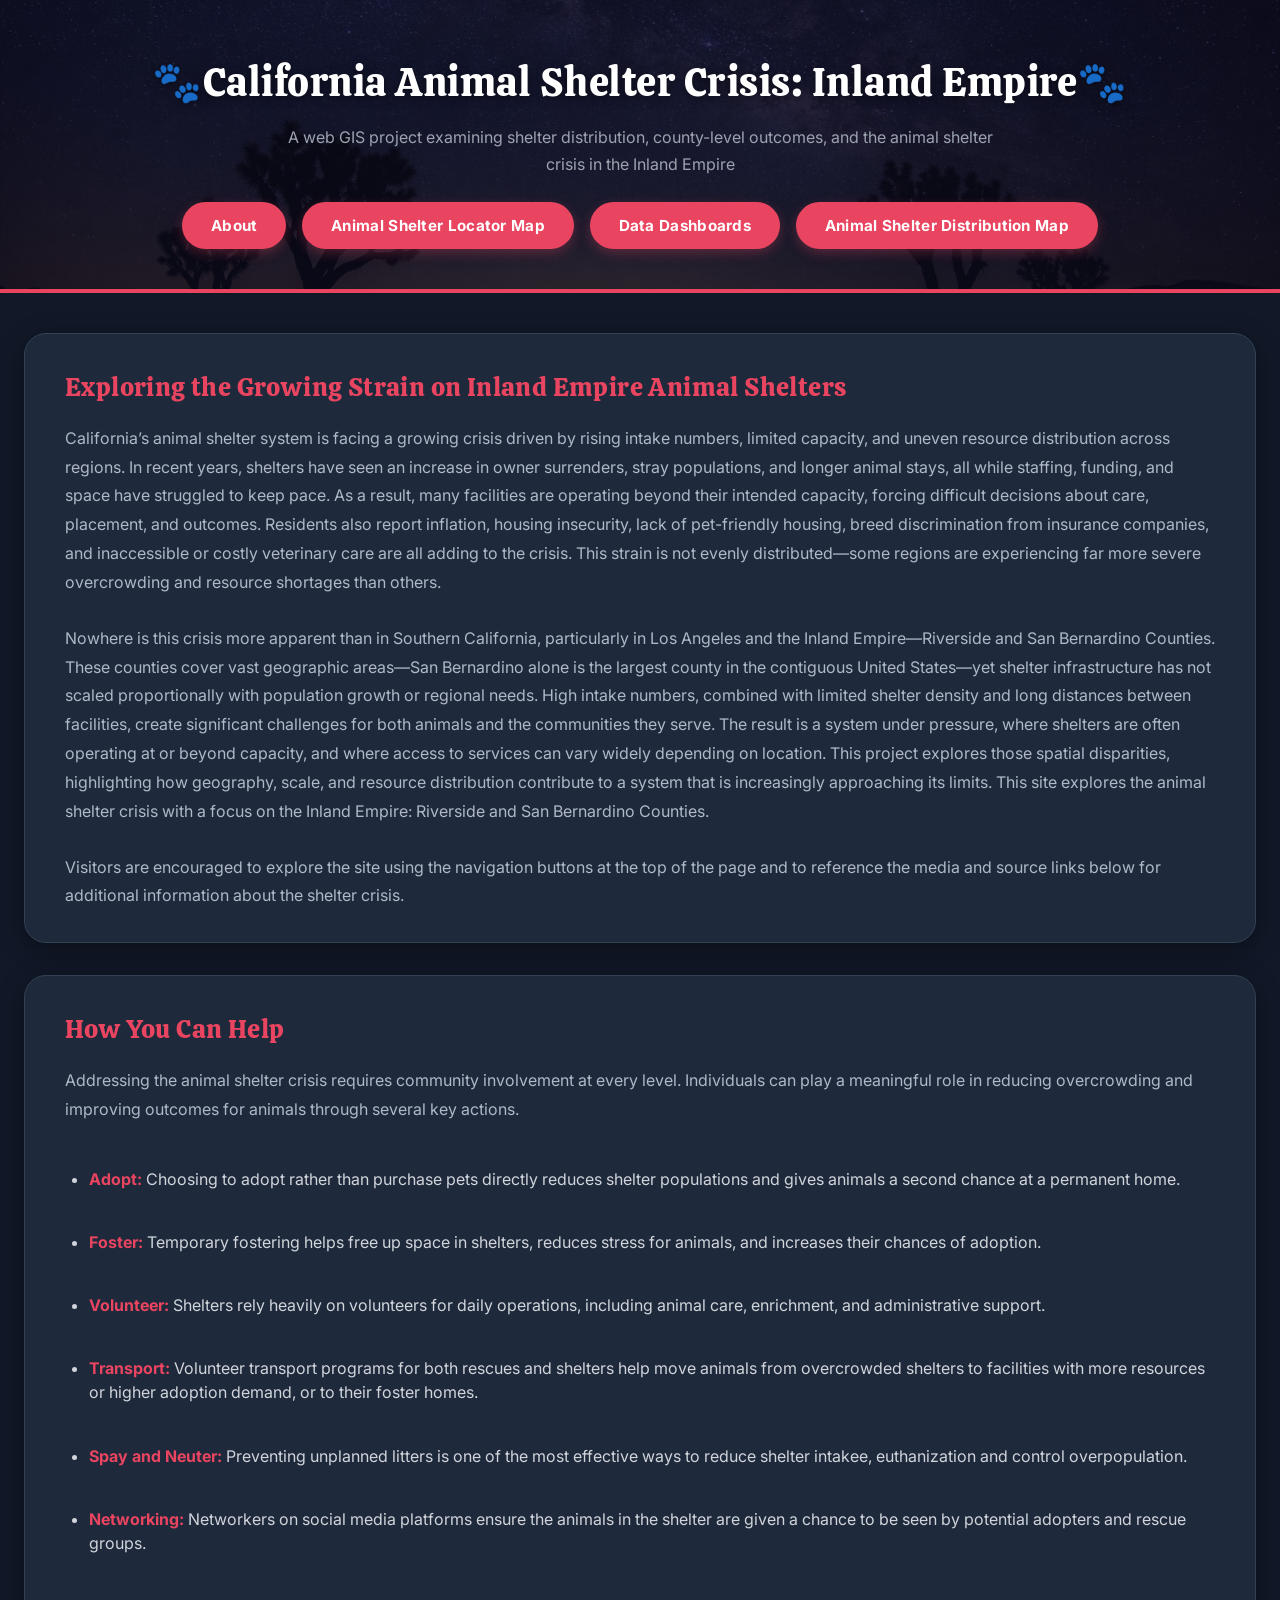
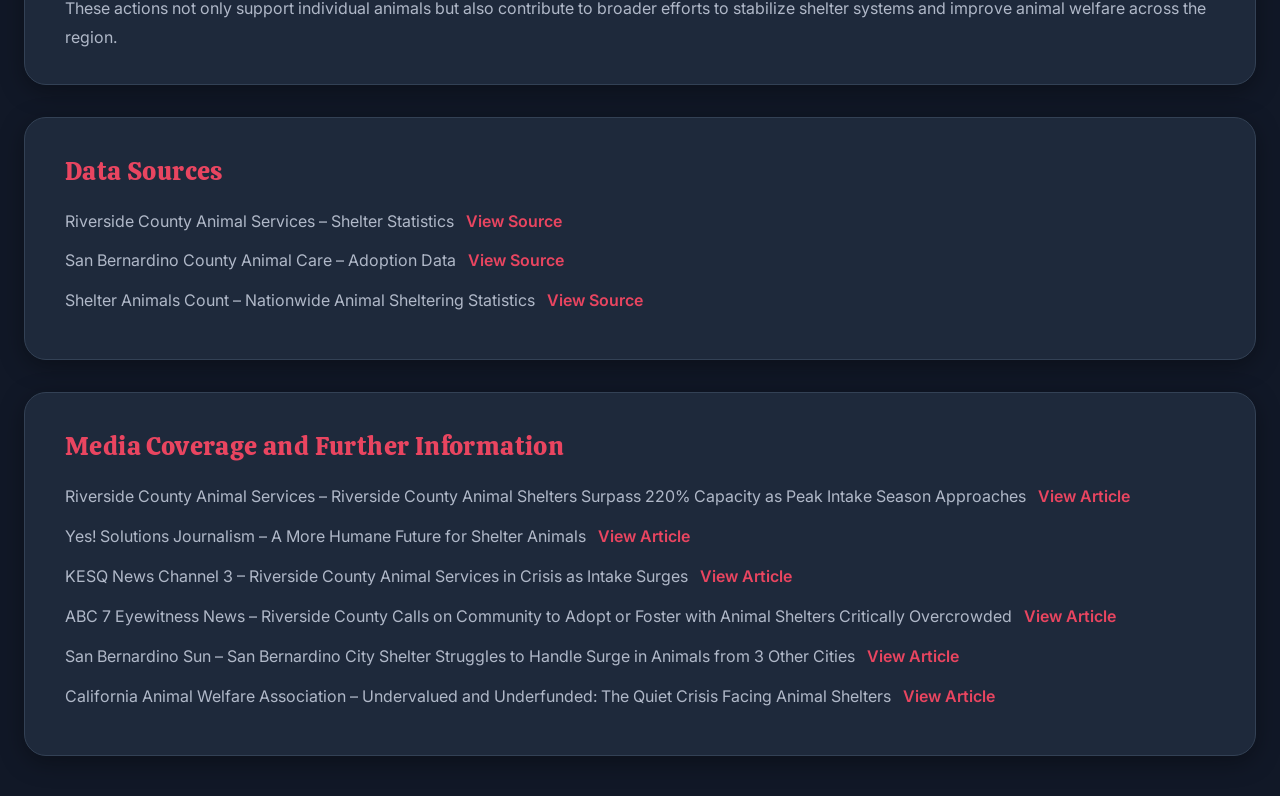
==== index.html @ 99876b2c "Update index.html" ====
<!DOCTYPE html>
<html lang="en">
<head>
  <meta charset="UTF-8" />
  <meta name="viewport" content="width=device-width, initial-scale=1.0" />
  <title>California Animal Shelter Crisis: Inland Empire</title>
  <link rel="stylesheet" href="./style.css" />
</head>

<body>

  <header class="site-header">
    <h1>🐾California Animal Shelter Crisis: Inland Empire🐾</h1>
    <p class="subtitle">
      A web GIS project examining shelter distribution, county-level outcomes,
      and the animal shelter crisis in the Inland Empire
    </p>

    <nav class="nav">
      <a href="index.html">About</a>
      <a href="map1.html">Animal Shelter Locator Map</a>
      <a href="dashboard.html">Data Dashboards</a>
      <a href="leaflet-map.html">Animal Shelter Distribution Map</a>
    </nav>
  </header>

  <main class="container">
    <section class="card dashboard-full">
      <h2>Exploring the Growing Strain on Inland Empire Animal Shelters</h2>
      <p>
        California’s animal shelter system is facing a growing crisis driven by rising intake numbers, limited capacity,
        and uneven resource distribution across regions. In recent years, shelters have seen an increase in owner surrenders,
        stray populations, and longer animal stays, all while staffing, funding, and space have struggled to keep pace.
        As a result, many facilities are operating beyond their intended capacity, forcing difficult decisions about care,
        placement, and outcomes. Residents also report inflation, housing insecurity, lack of pet-friendly housing, 
        breed discrimination from insurance companies, and inaccessible or costly veterinary care are all adding to the crisis. 
        This strain is not evenly distributed—some regions are experiencing far more severe overcrowding and resource shortages than others.
      </p>
      <br>
      <p>
        Nowhere is this crisis more apparent than in Southern California, particularly in Los Angeles and the Inland Empire—Riverside and San Bernardino Counties.
        These counties cover vast geographic areas—San Bernardino alone is the largest county in the contiguous United States—yet shelter infrastructure has not scaled
        proportionally with population growth or regional needs. High intake numbers, combined with limited shelter density and long distances between facilities,
        create significant challenges for both animals and the communities they serve. The result is a system under pressure, where shelters are often operating
        at or beyond capacity, and where access to services can vary widely depending on location. This project explores those spatial disparities,
        highlighting how geography, scale, and resource distribution contribute to a system that is increasingly approaching its limits.
        This site explores the animal shelter crisis with a focus on the Inland Empire: Riverside and San Bernardino Counties.
      </p>
      <br>
      <p>
        Visitors are encouraged to explore the site using the navigation buttons at the top of the page and to reference the media and source links below
        for additional information about the shelter crisis.
      </p>
    </section>

    <section class="card">
  <h2>How You Can Help</h2>

  <p>
    Addressing the animal shelter crisis requires community involvement at every level. Individuals can play a meaningful role in reducing overcrowding and improving outcomes for animals through several key actions.
  </p>

  <ul class="help-list"> <br> 
    <li>
      <strong>Adopt:</strong> Choosing to adopt rather than purchase pets directly reduces shelter populations and gives animals a
      second chance at a permanent home.
    </li>
    <br>
    <li>
      <strong>Foster:</strong> Temporary fostering helps free up space in shelters, reduces stress for animals, and increases their chances of adoption.
    </li>
    <br>
    <li>
      <strong>Volunteer:</strong> Shelters rely heavily on volunteers for daily operations, including animal care, enrichment, and administrative support.
    </li>
    <br>
    <li>
      <strong>Transport:</strong> Volunteer transport programs for both rescues and shelters help move animals from overcrowded shelters to
      facilities with more resources or higher adoption demand, or to their foster homes.
    </li>
    <br>
    <li>
      <strong>Spay and Neuter:</strong> Preventing unplanned litters is one of the most effective ways to reduce shelter intakee, euthanization and
      control overpopulation.
    </li>
    <br>
    <li>
      <strong>Networking:</strong> Networkers on social media platforms ensure the animals in the shelter are given a chance to be seen by potential adopters
      and rescue groups.
    </li>
  </ul>
  <br>
  <p>
    These actions not only support individual animals but also contribute to broader efforts to stabilize shelter systems and improve animal
    welfare across the region.
  </p>
</section>

    <section class="card">
      <h2>Data Sources</h2>
      <ul class="sources-list">
        <li>
          Riverside County Animal Services – Shelter Statistics
          <a href="https://rcdas.org/statistics#2392643287-482850326" target="_blank">View Source</a>
        </li>
        <li>
          San Bernardino County Animal Care – Adoption Data
          <a href="https://animalcare.sbcounty.gov/statistics/" target="_blank">View Source</a>
        </li>
        <li>
          Shelter Animals Count – Nationwide Animal Sheltering Statistics
          <a href="https://www.shelteranimalscount.org/" target="_blank">View Source</a>
        </li>
      </ul>
    </section>

    <section class="card">
      <h2>Media Coverage and Further Information</h2>
      <ul class="sources-list">
        <li>
          Riverside County Animal Services – Riverside County Animal Shelters Surpass 220% Capacity as Peak Intake Season Approaches
          <a href="https://rcdas.org/news/riverside-county-animal-shelters-surpass-220-capacity-peak-intake-season-approaches" target="_blank">View Article</a>
        </li>
        <li>
          Yes! Solutions Journalism – A More Humane Future for Shelter Animals
          <a href="https://www.yesmagazine.org/health-happiness/2024/12/16/california-animal-shelter-overcrowding#:~:text=California's%20animal%20shelters%20are%20experiencing%20a%20crisis:,coping%20well%20with%20life%20in%20the%20kennels" target="_blank">View Article</a>
        </li>
        <li>
          KESQ News Channel 3 – Riverside County Animal Services in Crisis as Intake Surges
          <a href="https://kesq.com/news/top-stories/2025/07/18/riverside-county-animal-services-in-crisis-as-intake-surges/" target="_blank">View Article</a>
        </li>
        <li>
          ABC 7 Eyewitness News – Riverside County Calls on Community to Adopt or Foster with Animal Shelters Critically Overcrowded
          <a href="https://abc7.com/post/riverside-county-calls-community-adopt-foster-animal-shelters-critically-overcrowded/16602821/" target="_blank">View Article</a>
        </li>
        <li>
          San Bernardino Sun – San Bernardino City Shelter Struggles to Handle Surge in Animals from 3 Other Cities
          <a href="https://www.sbsun.com/2024/09/29/san-bernardino-city-shelter-struggles-to-handle-surge-in-animals-from-3-other-cities/" target="_blank">View Article</a>
        </li>
        <li>
          California Animal Welfare Association – Undervalued and Underfunded: The Quiet Crisis Facing Animal Shelters
          <a href="https://www.calanimals.org/post/undervalued-and-underfunded-the-quiet-crisis-facing-animal-shelters#:~:text=Animal%20shelters%20face%20many%20challenges%2C%20including:%20*,too%20many%20animals%20and%20not%20enough%20support./" target="_blank">View Article</a>
        </li>
      </ul>
    </section>
  </main>

</body>
</html>
---- style.css ----
@import url('https://fonts.googleapis.com/css2?family=Calistoga&family=Inter:wght@400;500;700&display=swap');

*, *::before, *::after {
  margin: 0;
  padding: 0;
  box-sizing: border-box;
}

body {
  font-family: 'Inter', sans-serif;
  background-color: #111827;
  color: #d1d5db;
  line-height: 1.7;
}

a {
  color: #e94560;
  text-decoration: none;
  transition: color 0.2s;
}

a:hover {
  color: #ff6b81;
}

.site-header {
  background:
    linear-gradient(rgba(10, 10, 25, 0.75), rgba(10, 10, 25, 0.85)),
    url('desert.jpeg');
  background-size: cover;
  background-position: center;
  background-repeat: no-repeat;

  padding: 3rem 2rem 2.5rem;
  text-align: center;
  border-bottom: 4px solid #e94560;
}

.site-header h1 {
  font-family: 'Calistoga', serif;
  font-size: 2.5rem;
  font-weight: 400;
  color: #ffffff;
  margin-bottom: 0.5rem;
  letter-spacing: 0.5px;
  text-shadow: 0 2px 10px rgba(0,0,0,0.5);
}

.site-header .subtitle {
  color: #9ca3af;
  font-size: 1rem;
  max-width: 720px;
  margin: 0 auto 1.5rem;
  font-weight: 400;
}

.nav {
  display: flex;
  justify-content: center;
  gap: 1rem;
  margin-top: 1rem;
}

.nav a {
  display: inline-block;
  background-color: #e94560;
  color: #ffffff;
  padding: 0.65rem 1.8rem;
  border-radius: 50px;
  font-weight: 700;
  font-size: 0.95rem;
  letter-spacing: 0.3px;
  transition: background-color 0.2s, transform 0.2s, box-shadow 0.2s;
  box-shadow: 0 4px 12px rgba(233, 69, 96, 0.3);
}

.nav a:hover {
  background-color: #c81e45;
  color: #ffffff;
  transform: translateY(-2px);
  box-shadow: 0 6px 18px rgba(233, 69, 96, 0.4);
}

.container {
  max-width: 1400px; 
  margin: 2.5rem auto;
  padding: 0 1.5rem;
}

.card {
  background: #1e293b;
  border: 1px solid #334155;
  border-radius: 22px;
  padding: 2rem 2.5rem;
  margin-bottom: 2rem;
  box-shadow: 0 6px 24px rgba(0, 0, 0, 0.35);
  transition: transform 0.2s ease, box-shadow 0.2s ease;
}

.dashboard-card {
  max-width: 1600px;  
  margin-left: auto;
  margin-right: auto;
  border-radius: 22px; 
}

.card h2 {
  font-family: 'Calistoga', serif;
  color: #e94560;
  font-size: 1.6rem;
  font-weight: 400;
  margin-bottom: 0.9rem;
  letter-spacing: 0.4px;
}

.card p {
  color: #b0b8c8;
  font-size: 1rem;
  line-height: 1.8;
}

.map-wrap {
  width: 100%;
  height: 85vh;
  margin-top: 1rem;
  border-radius: 18px;
  overflow: hidden;
  border: 1.5px solid #334155;
  box-shadow: 0 2px 12px rgba(0, 0, 0, 0.25);
}

.map-wrap arcgis-embedded-map {
  width: 100%;
  height: 100%;
  display: block;
}
.iframe-wrap {
  width: 100%;
  height: 100vh;
  margin-top: 1rem;
  border-radius: 18px;
  overflow: hidden;
  border: 1.5px solid #334155;
  box-shadow: 0 2px 12px rgba(0, 0, 0, 0.25);
}

.iframe-wrap iframe {
  width: 100%;
  height: 100%;
  border: none;
}

#map {
  height: 90vh;
  border-radius: 18px;
}

.paw-marker {
  width: 28px;
  height: 28px;
  background: #e94560;
  border-radius: 50%;
  border: 2px solid #ffffff;
  position: relative;
  transition: transform 0.2s ease, box-shadow 0.2s ease;
  box-shadow: 0 0 0 rgba(233, 69, 96, 0.35);
}

.paw-marker::before {
  content: "🐾";
  position: absolute;
  top: 50%;
  left: 50%;
  transform: translate(-50%, -54%);
  font-size: 14px;
  line-height: 1;
}

.paw-marker:hover {
  transform: scale(1.15);
  box-shadow: 0 0 14px rgba(233, 69, 96, 0.6);
}

.marker-cluster-small,
.marker-cluster-medium,
.marker-cluster-large {
  background: rgba(233, 69, 96, 0.2);
}

.marker-cluster-small div,
.marker-cluster-medium div,
.marker-cluster-large div {
  background: #e94560;
  color: white;
  font-weight: bold;
  border-radius: 50%;
}

.legend {
  background: rgba(17, 24, 39, 0.95);
  padding: 12px 14px;
  border-radius: 14px;
  border: 1px solid #334155;
  box-shadow: 0 4px 14px rgba(0, 0, 0, 0.35);
  color: #f3f4f6;
  font-family: 'Inter', sans-serif;
  line-height: 1.4;
  min-width: 170px;
}

.legend h4 {
  margin: 0 0 8px 0;
  font-size: 0.95rem;
  color: #e94560;
  font-family: 'Calistoga', serif;
  font-weight: 400;
}

.legend div {
  margin-bottom: 6px;
  display: flex;
  align-items: center;
  gap: 8px;
}

.legend-paw {
  font-size: 1rem;
}

.legend-cluster {
  display: inline-flex;
  align-items: center;
  justify-content: center;
  width: 24px;
  height: 24px;
  border-radius: 50%;
  background: #e94560;
  color: #ffffff;
  font-size: 0.85rem;
  font-weight: 700;
}

.legend-green {
  display: inline-flex;
  align-items: center;
  justify-content: center;
  width: 24px;
  height: 24px;
  border-radius: 50%;
  background: #22c55e;
  color: #ffffff;
  font-size: 0.85rem;
  font-weight: bold;
}

.legend-yellow {
  display: inline-flex;
  align-items: center;
  justify-content: center;
  width: 24px;
  height: 24px;
  border-radius: 50%;
  background: #eab308;
  color: #111827;
  font-size: 0.85rem;
  font-weight: bold;
}

.legend-note {
  margin-top: 6px;
  font-size: 0.8rem;
  color: #9ca3af;
  display: block;
}

.help-list {
  margin-top: 1rem;
  padding-left: 1.5rem;
}

.help-list li {
  margin-bottom: 0.75rem;
  line-height: 1.5;
}

.help-list strong {
  color: #e94560; 
}

.sources-list {
  list-style: none;
  padding-left: 0;
}

.sources-list li {
  margin-bottom: 0.8rem;
  color: #b0b8c8;
}

.sources-list a {
  margin-left: 8px;
  font-weight: 600;
  color: #e94560;
}

.sources-list a:hover {
  text-decoration: underline;
}

.stat-strip {
  display: flex;
  justify-content: center;
  gap: 3rem;
  padding: 2rem;
  background: #0f3460;
  border-top: 3px solid #e94560;
  border-bottom: 3px solid #e94560;
  border-radius: 16px;
  margin-bottom: 2rem;
  box-shadow: 0 4px 20px rgba(0, 0, 0, 0.3);
}

.stat {
  text-align: center;
}

.stat-number {
  font-size: 2.5rem;
  font-weight: 900;
  color: #e94560;
  display: block;
}

.stat-label {
  color: #9ca3af;
  font-size: 0.8rem;
  text-transform: uppercase;
  letter-spacing: 1px;
}

footer {
  text-align: center;
  padding: 2rem;
  color: #6b7280;
  font-size: 0.85rem;
  border-top: 1px solid #1e293b;
  margin-top: 3rem;
}

@media (max-width: 768px) {
  .site-header h1 {
    font-size: 1.6rem;
  }

  .site-header .subtitle {
    font-size: 0.9rem;
  }

  .nav {
    flex-direction: column;
    align-items: center;
    gap: 0.5rem;
  }

  .stat-strip {
    flex-direction: column;
    gap: 1.5rem;
  }

  .card {
    padding: 1.25rem;
  }
}
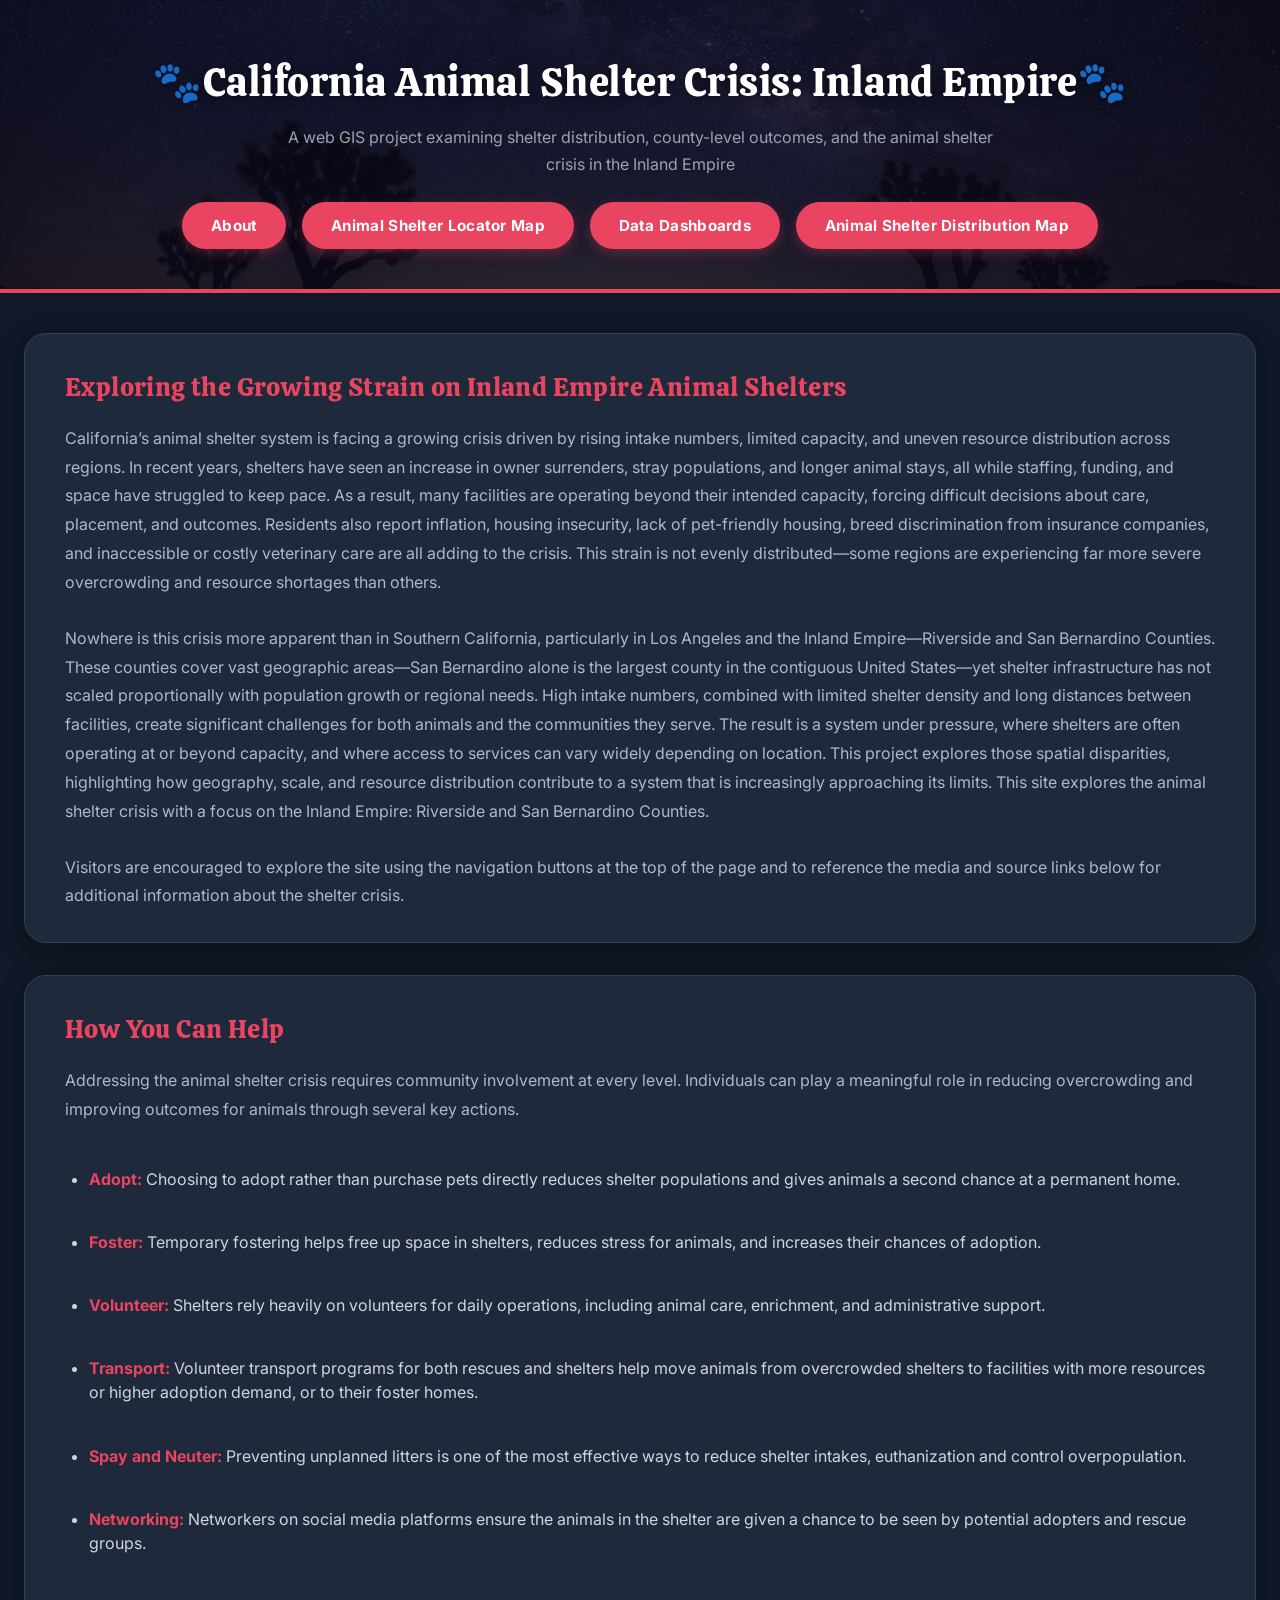
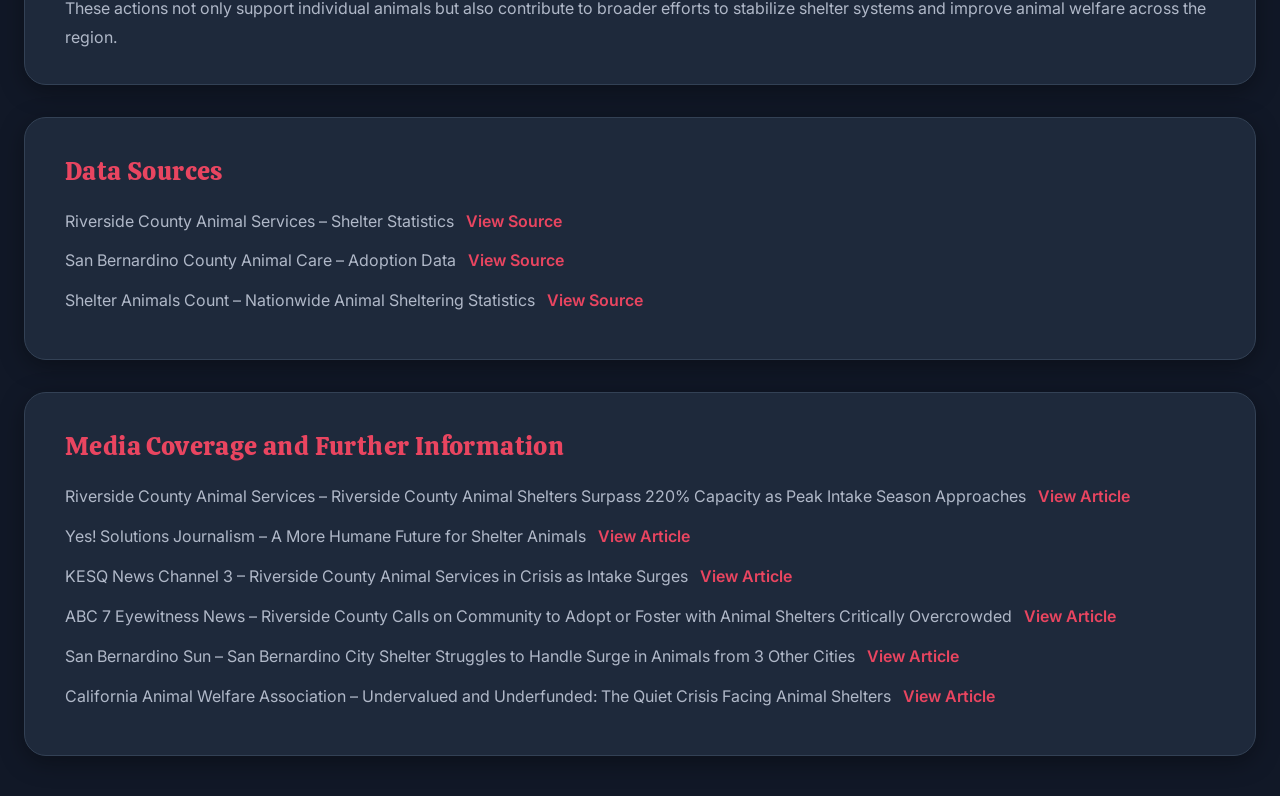
==== commit 6a17f361: "Update index.html" ====
--- a/index.html
+++ b/index.html
@@ -80,7 +80,7 @@
     </li>
     <br>
     <li>
-      <strong>Spay and Neuter:</strong> Preventing unplanned litters is one of the most effective ways to reduce shelter intakee, euthanization and
+      <strong>Spay and Neuter:</strong> Preventing unplanned litters is one of the most effective ways to reduce shelter intakes, euthanization and
       control overpopulation.
     </li>
     <br>
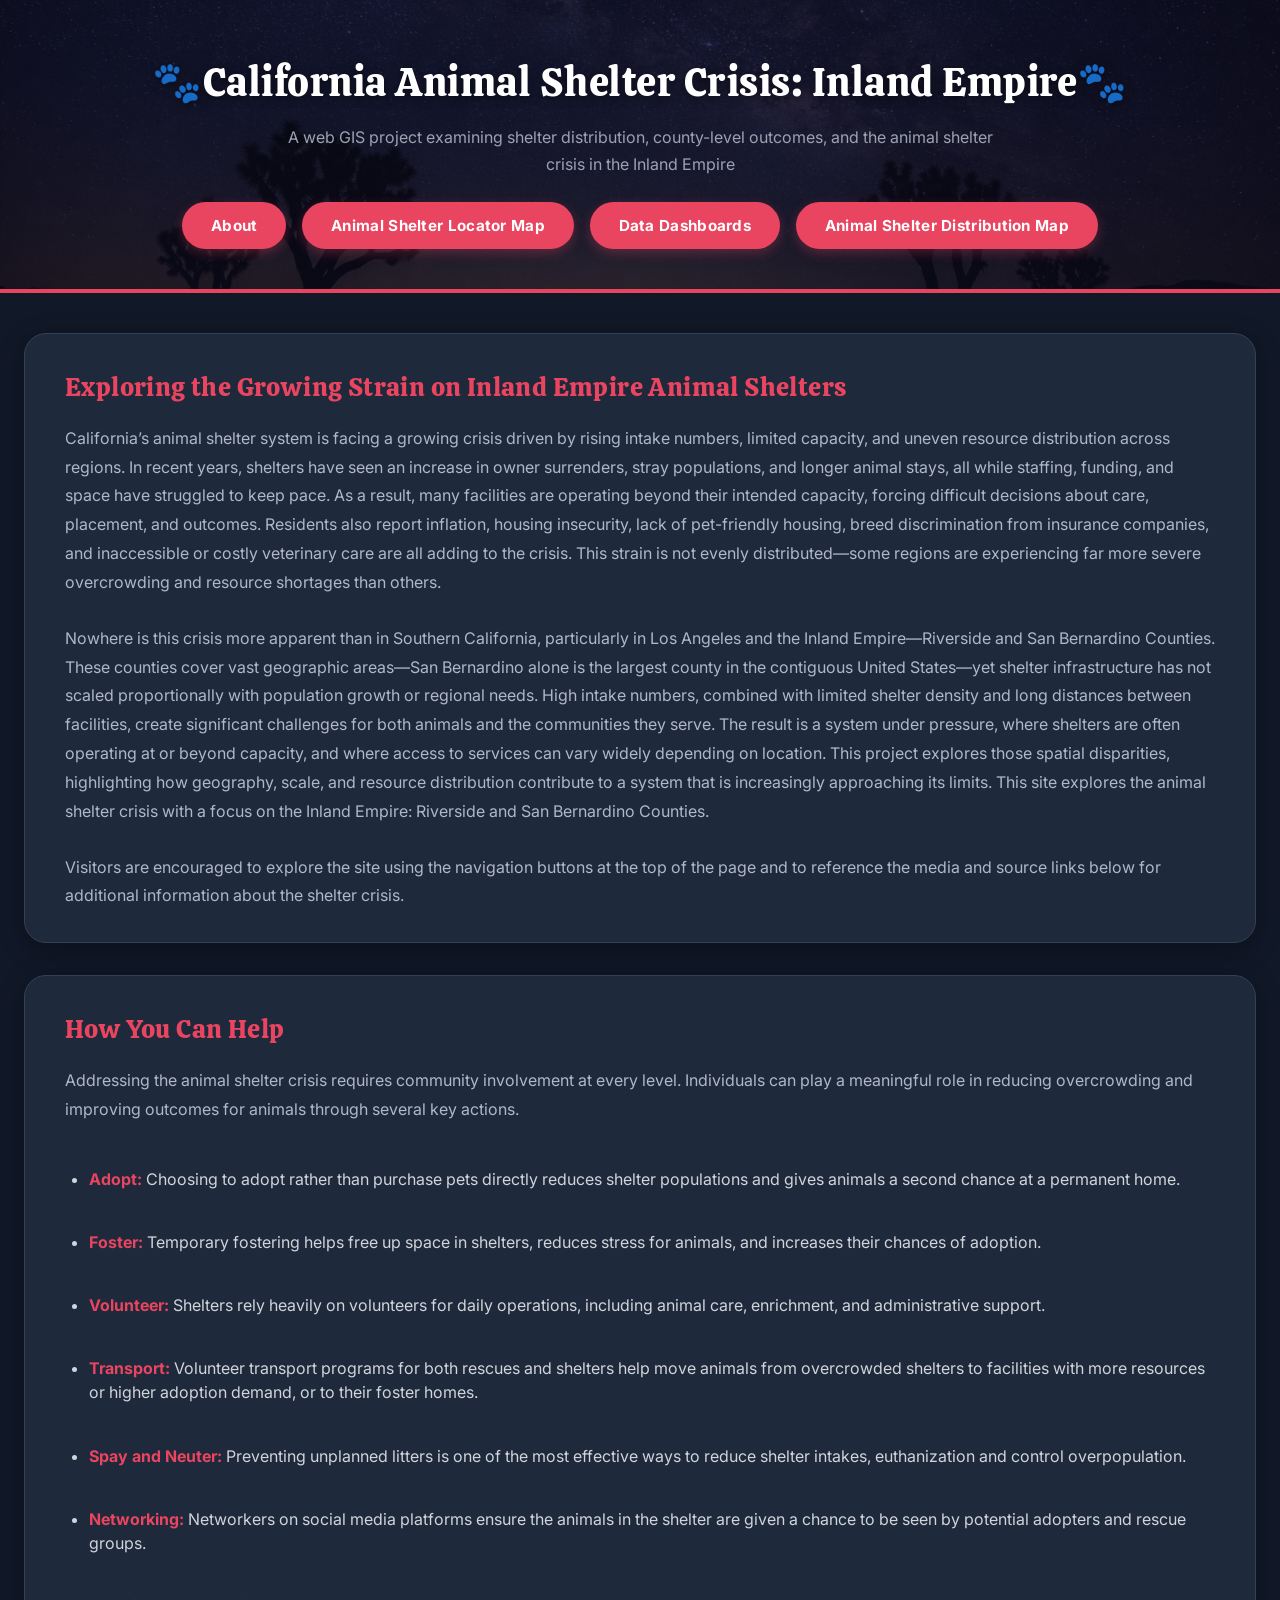
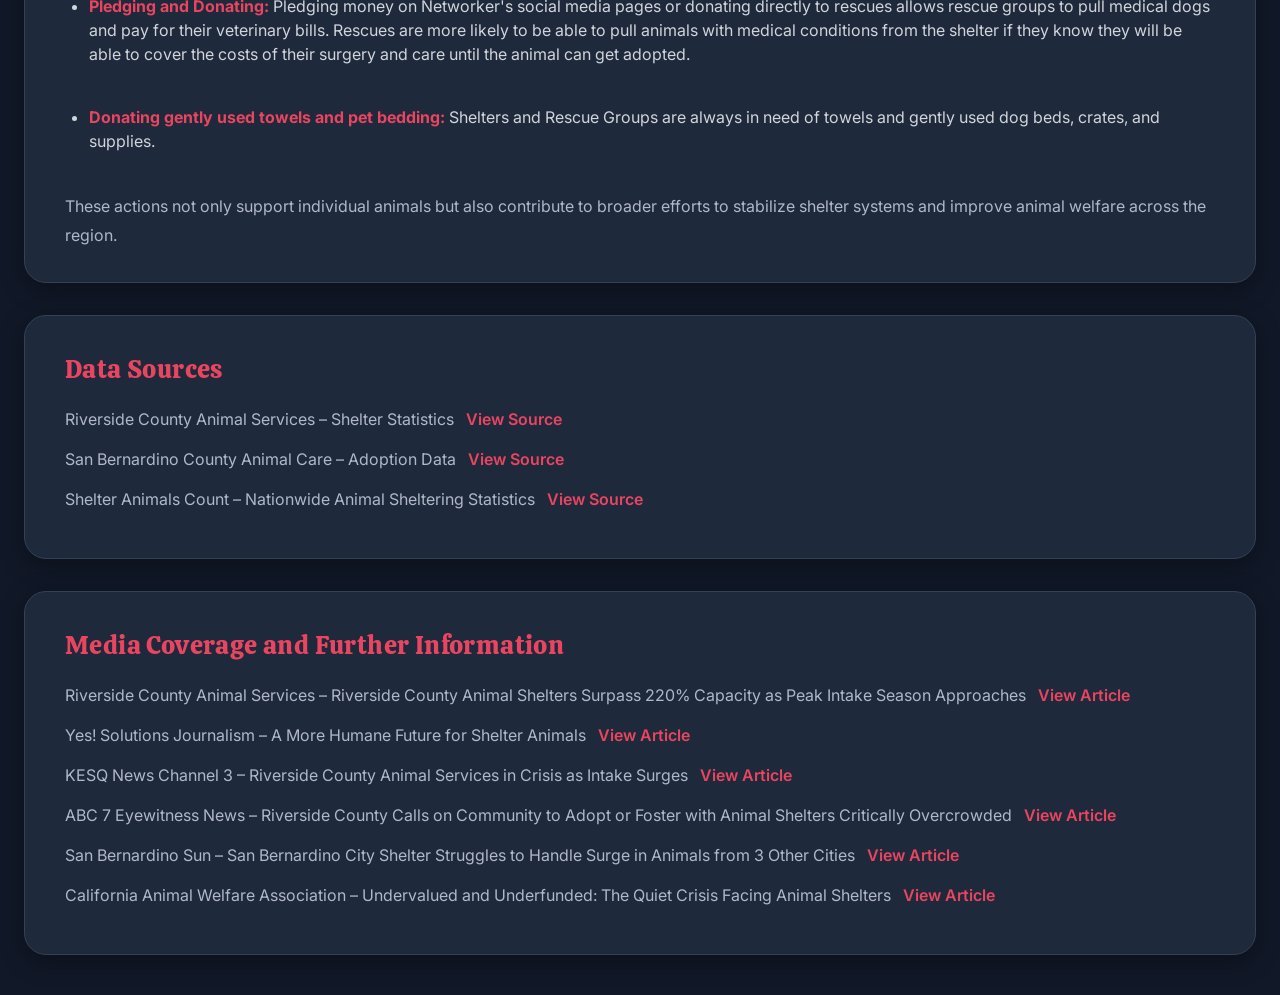
==== commit efc96d12: "Update index.html" ====
--- a/index.html
+++ b/index.html
@@ -88,6 +88,17 @@
       <strong>Networking:</strong> Networkers on social media platforms ensure the animals in the shelter are given a chance to be seen by potential adopters
       and rescue groups.
     </li>
+    <br>
+    <li>
+      <strong>Pledging and Donating:</strong> Pledging money on Networker's social media pages or donating directly to rescues allows rescue groups to pull
+      medical dogs and pay for their veterinary bills. Rescues are more likely to be able to pull animals with medical conditions from the shelter if they 
+      know they will be able to cover the costs of their surgery and care until the animal can get adopted. 
+   </li>
+    <br>
+    <li>
+      <strong>Donating gently used towels and pet bedding:</strong> Shelters and Rescue Groups are always in need of towels and gently used dog beds, crates, 
+      and supplies. 
+    </li>
   </ul>
   <br>
   <p>
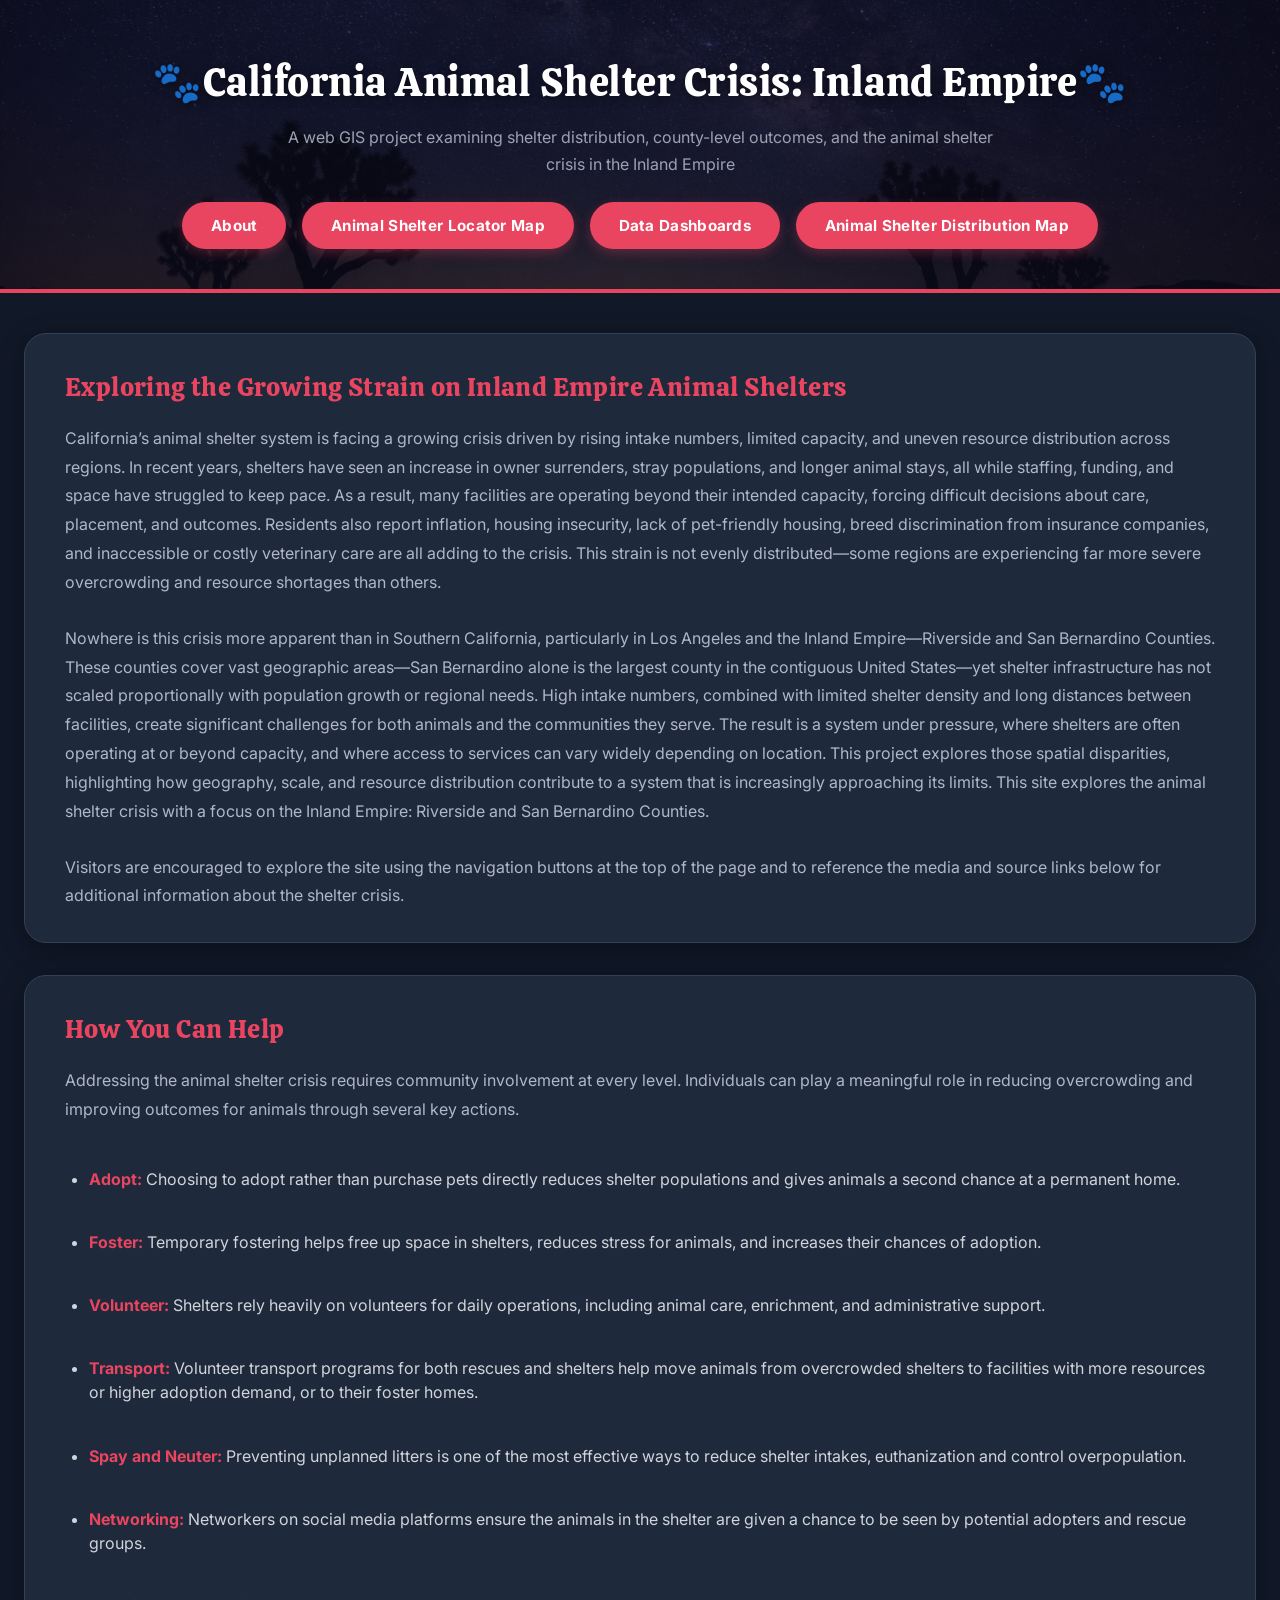
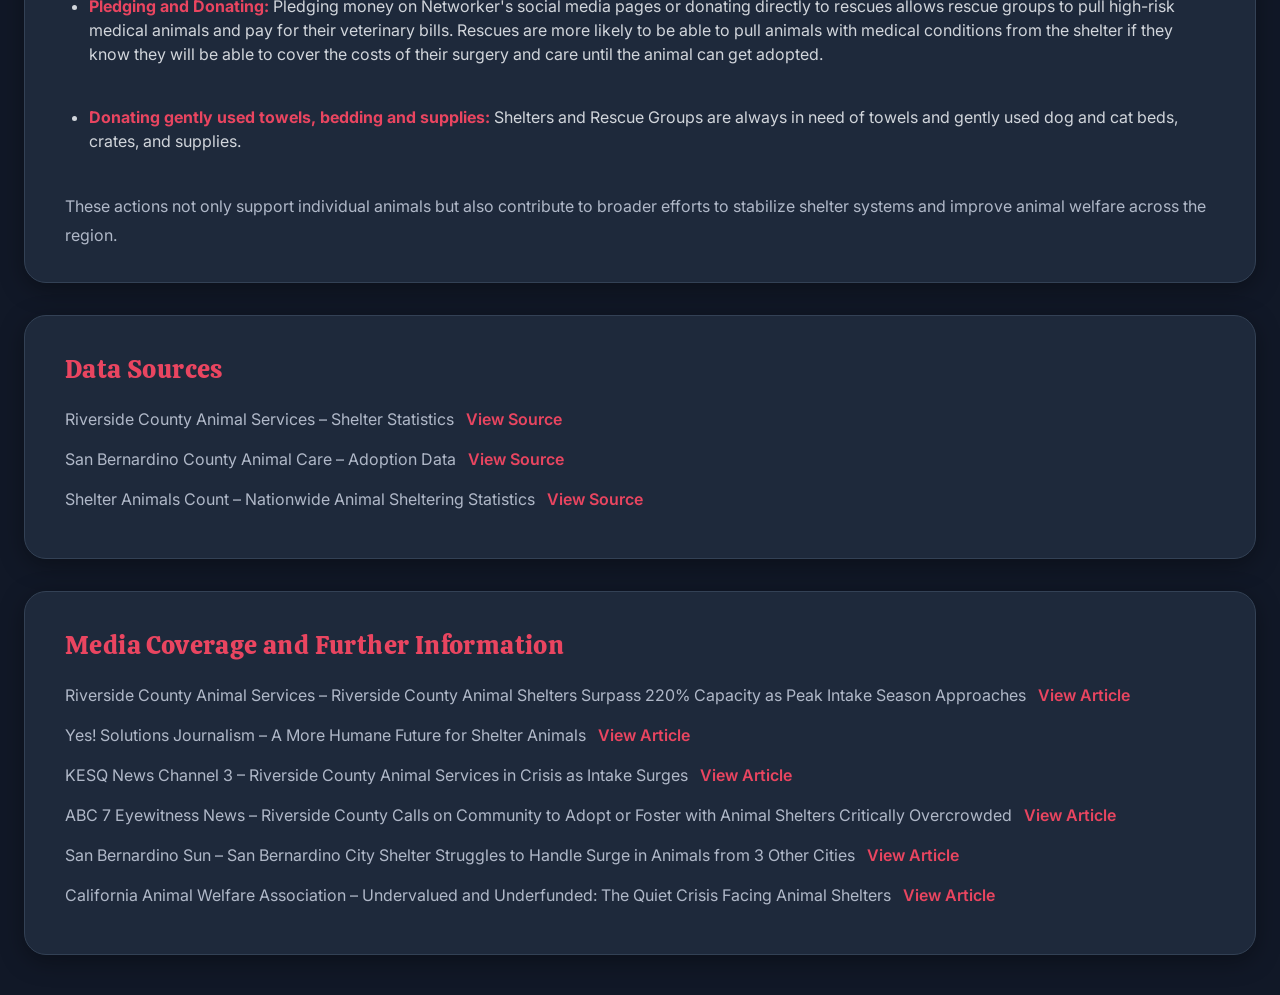
==== commit 1cb83edb: "Update index.html" ====
--- a/index.html
+++ b/index.html
@@ -91,12 +91,12 @@
     <br>
     <li>
       <strong>Pledging and Donating:</strong> Pledging money on Networker's social media pages or donating directly to rescues allows rescue groups to pull
-      medical dogs and pay for their veterinary bills. Rescues are more likely to be able to pull animals with medical conditions from the shelter if they 
+      high-risk medical animals and pay for their veterinary bills. Rescues are more likely to be able to pull animals with medical conditions from the shelter if they 
       know they will be able to cover the costs of their surgery and care until the animal can get adopted. 
    </li>
     <br>
     <li>
-      <strong>Donating gently used towels and pet bedding:</strong> Shelters and Rescue Groups are always in need of towels and gently used dog beds, crates, 
+      <strong>Donating gently used towels, bedding and supplies:</strong> Shelters and Rescue Groups are always in need of towels and gently used dog and cat beds, crates, 
       and supplies. 
     </li>
   </ul>
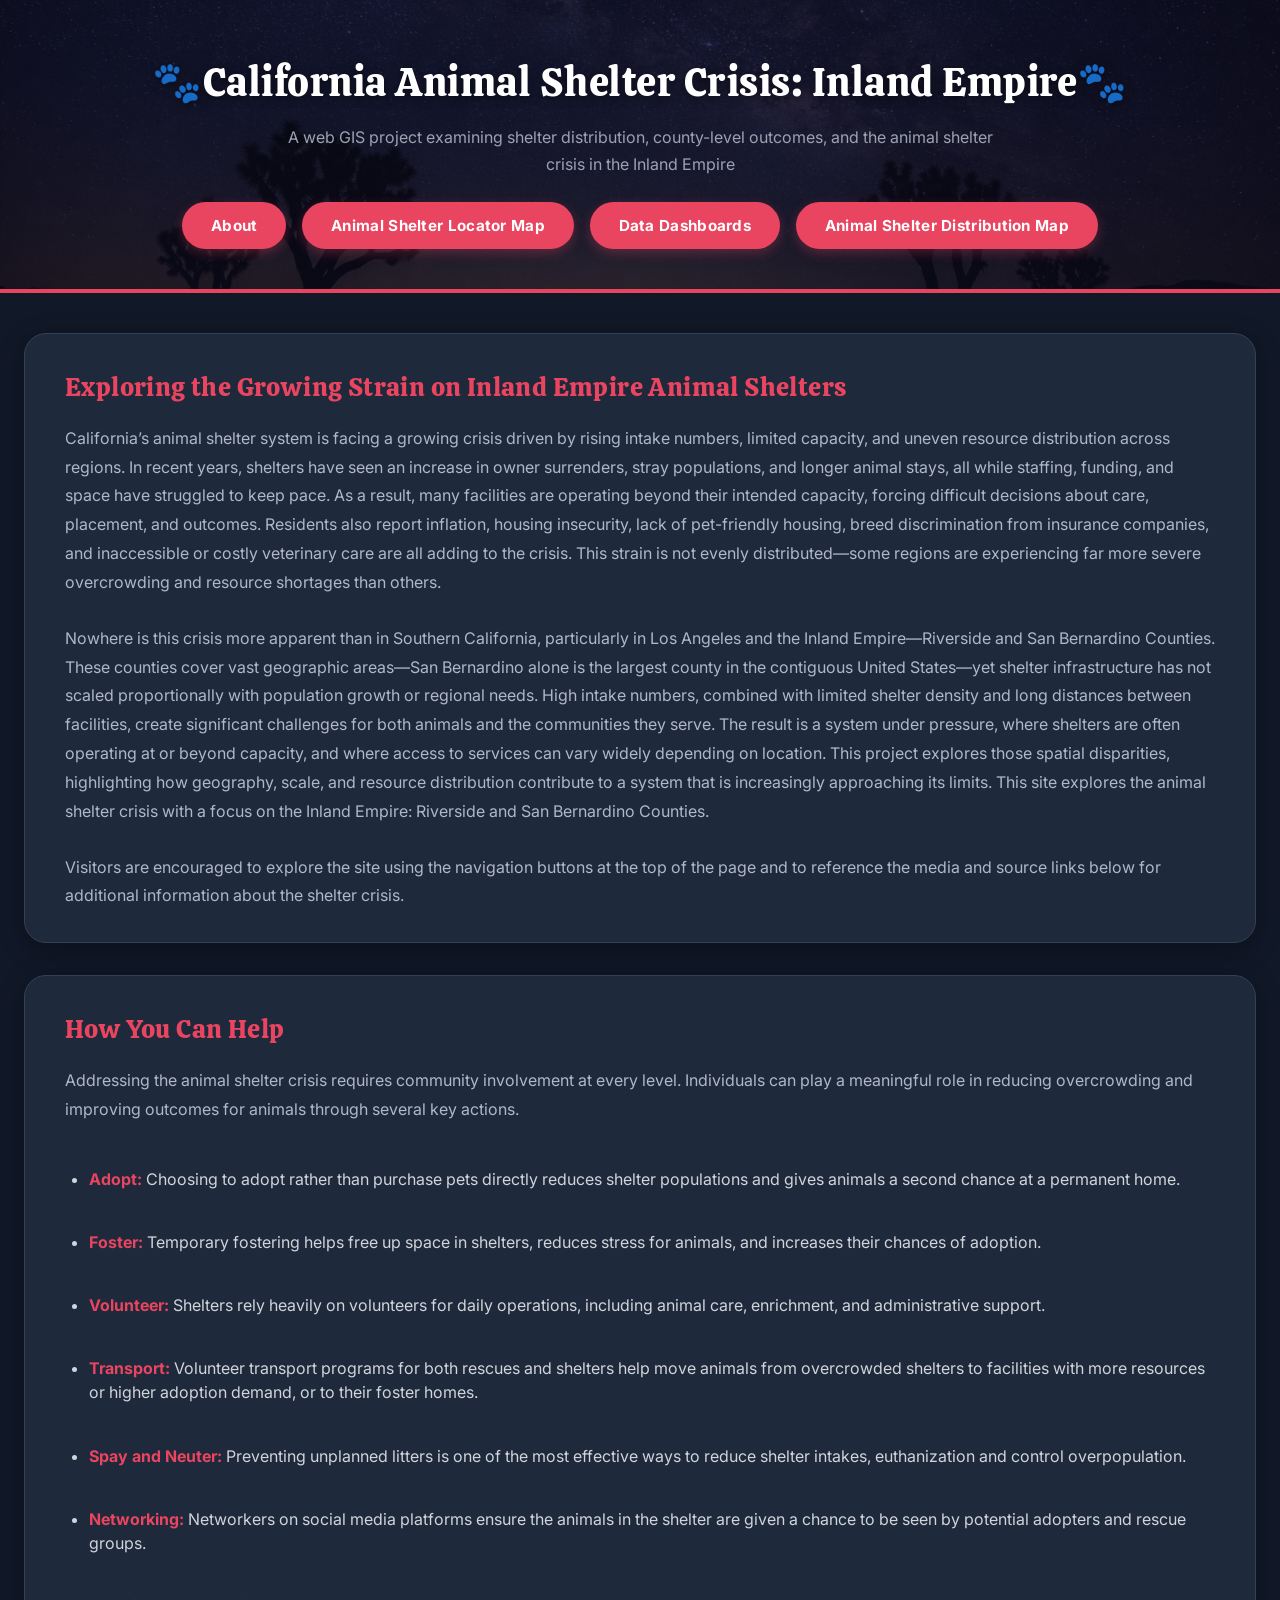
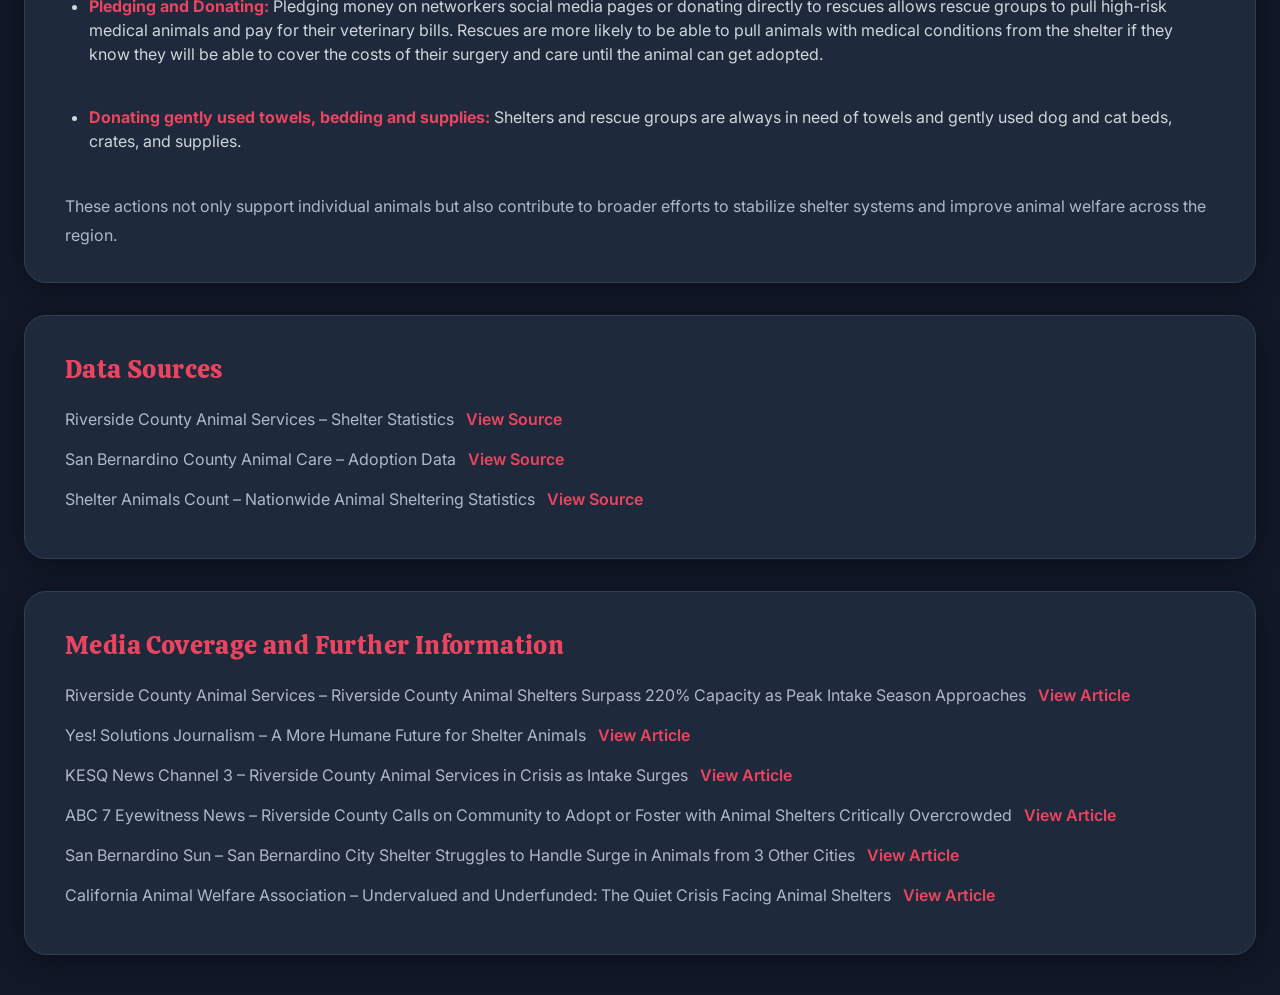
==== commit c476b136: "Update index.html" ====
--- a/index.html
+++ b/index.html
@@ -90,13 +90,13 @@
     </li>
     <br>
     <li>
-      <strong>Pledging and Donating:</strong> Pledging money on Networker's social media pages or donating directly to rescues allows rescue groups to pull
+      <strong>Pledging and Donating:</strong> Pledging money on networkers social media pages or donating directly to rescues allows rescue groups to pull
       high-risk medical animals and pay for their veterinary bills. Rescues are more likely to be able to pull animals with medical conditions from the shelter if they 
       know they will be able to cover the costs of their surgery and care until the animal can get adopted. 
    </li>
     <br>
     <li>
-      <strong>Donating gently used towels, bedding and supplies:</strong> Shelters and Rescue Groups are always in need of towels and gently used dog and cat beds, crates, 
+      <strong>Donating gently used towels, bedding and supplies:</strong> Shelters and rescue groups are always in need of towels and gently used dog and cat beds, crates, 
       and supplies. 
     </li>
   </ul>
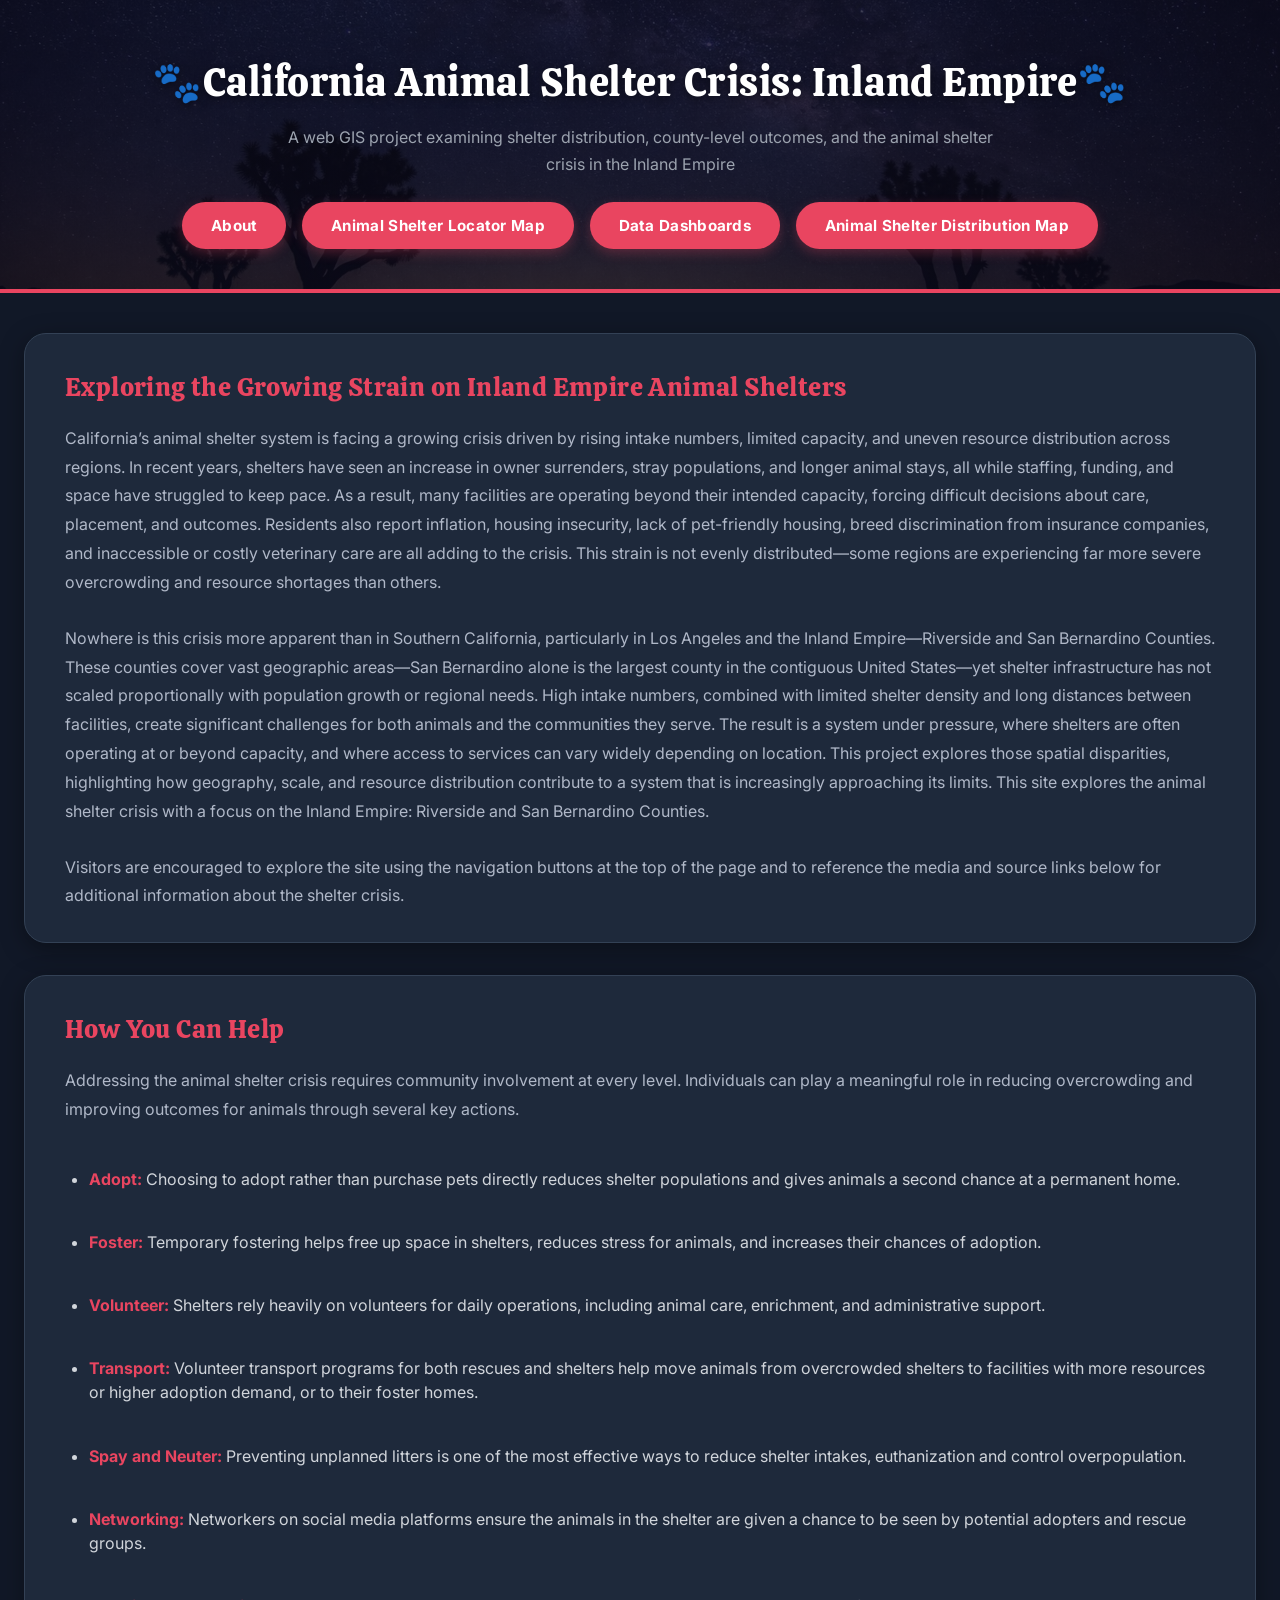
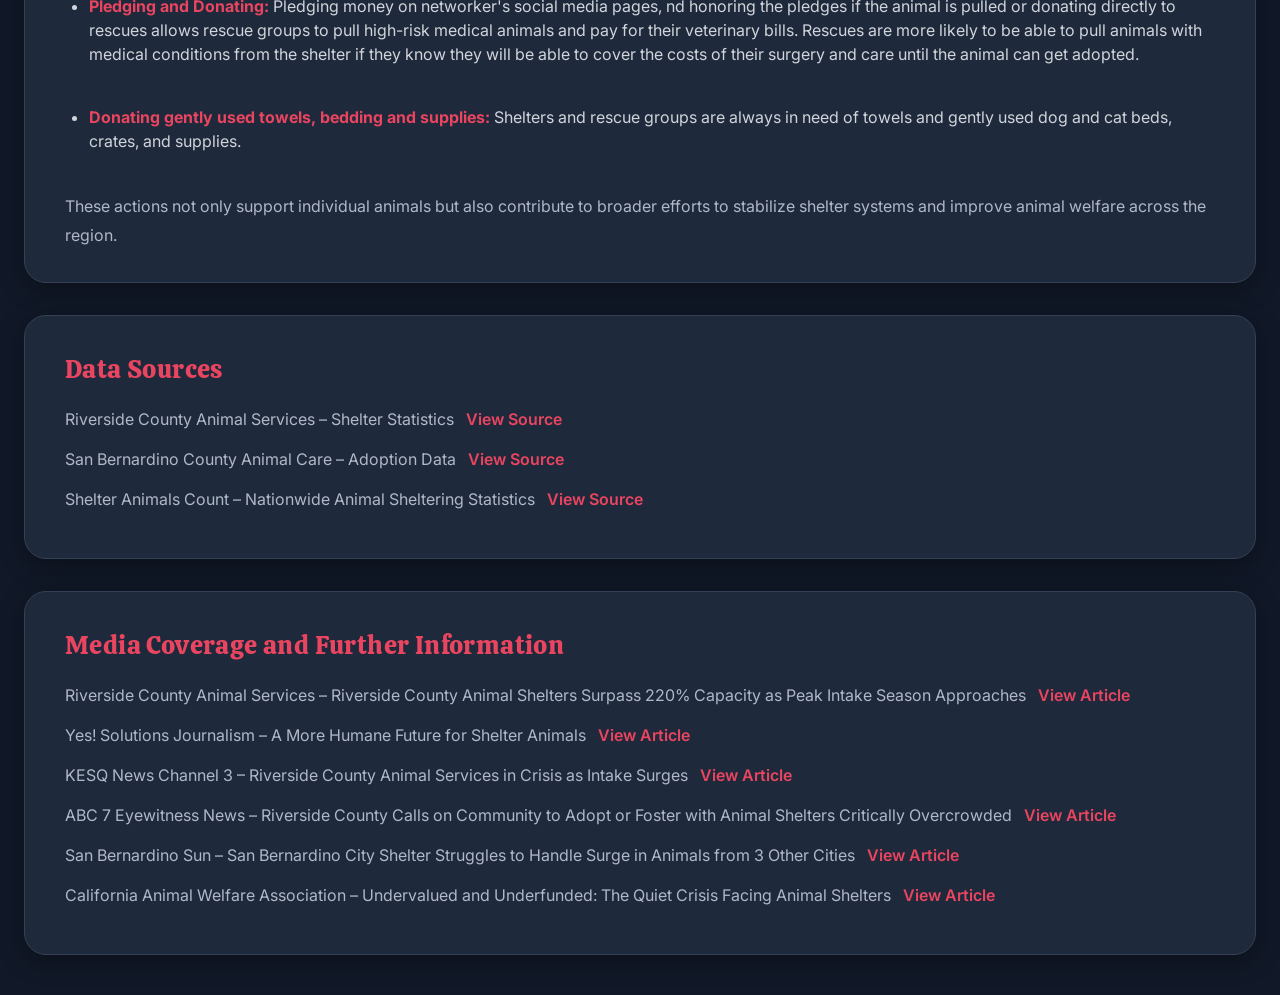
==== commit 549ab666: "Update index.html" ====
--- a/index.html
+++ b/index.html
@@ -90,7 +90,7 @@
     </li>
     <br>
     <li>
-      <strong>Pledging and Donating:</strong> Pledging money on networkers social media pages or donating directly to rescues allows rescue groups to pull
+      <strong>Pledging and Donating:</strong> Pledging money on networker's social media pages, nd honoring the pledges if the animal is pulled or donating directly to rescues allows rescue groups to pull
       high-risk medical animals and pay for their veterinary bills. Rescues are more likely to be able to pull animals with medical conditions from the shelter if they 
       know they will be able to cover the costs of their surgery and care until the animal can get adopted. 
    </li>
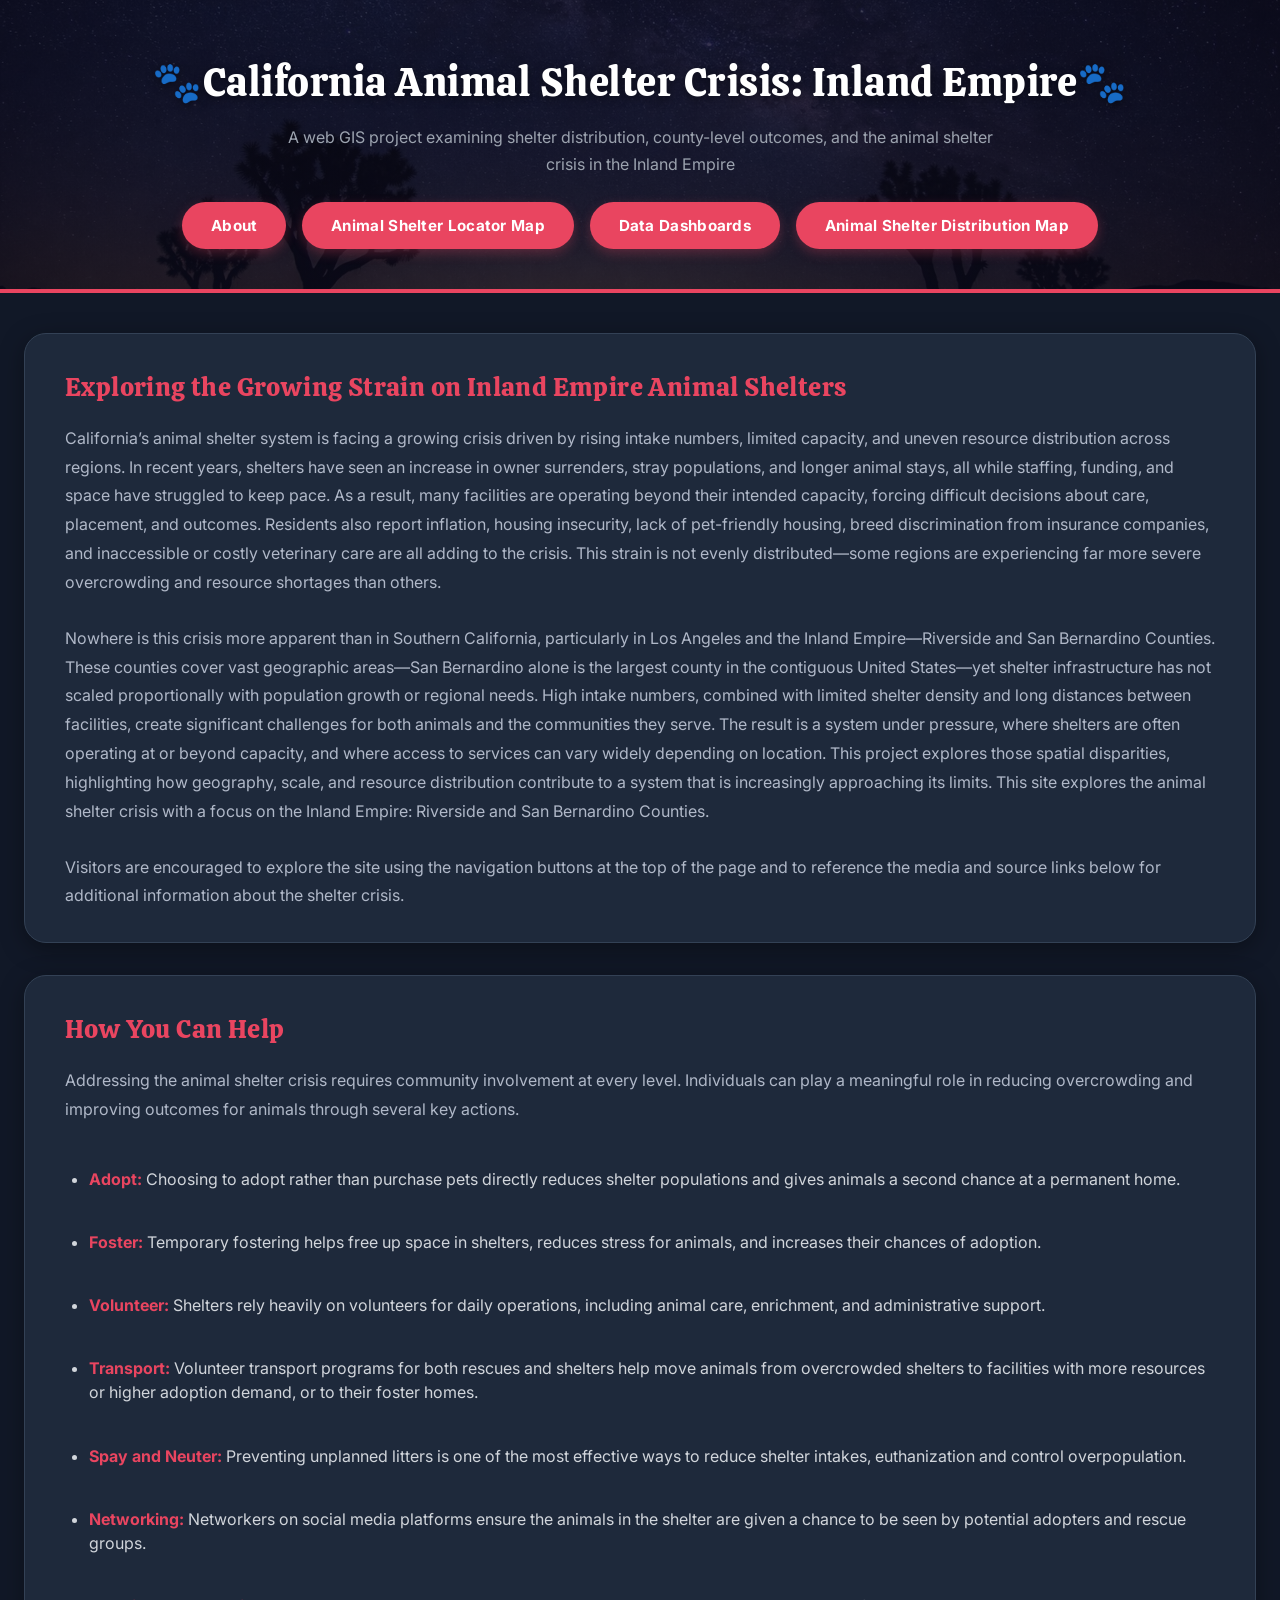
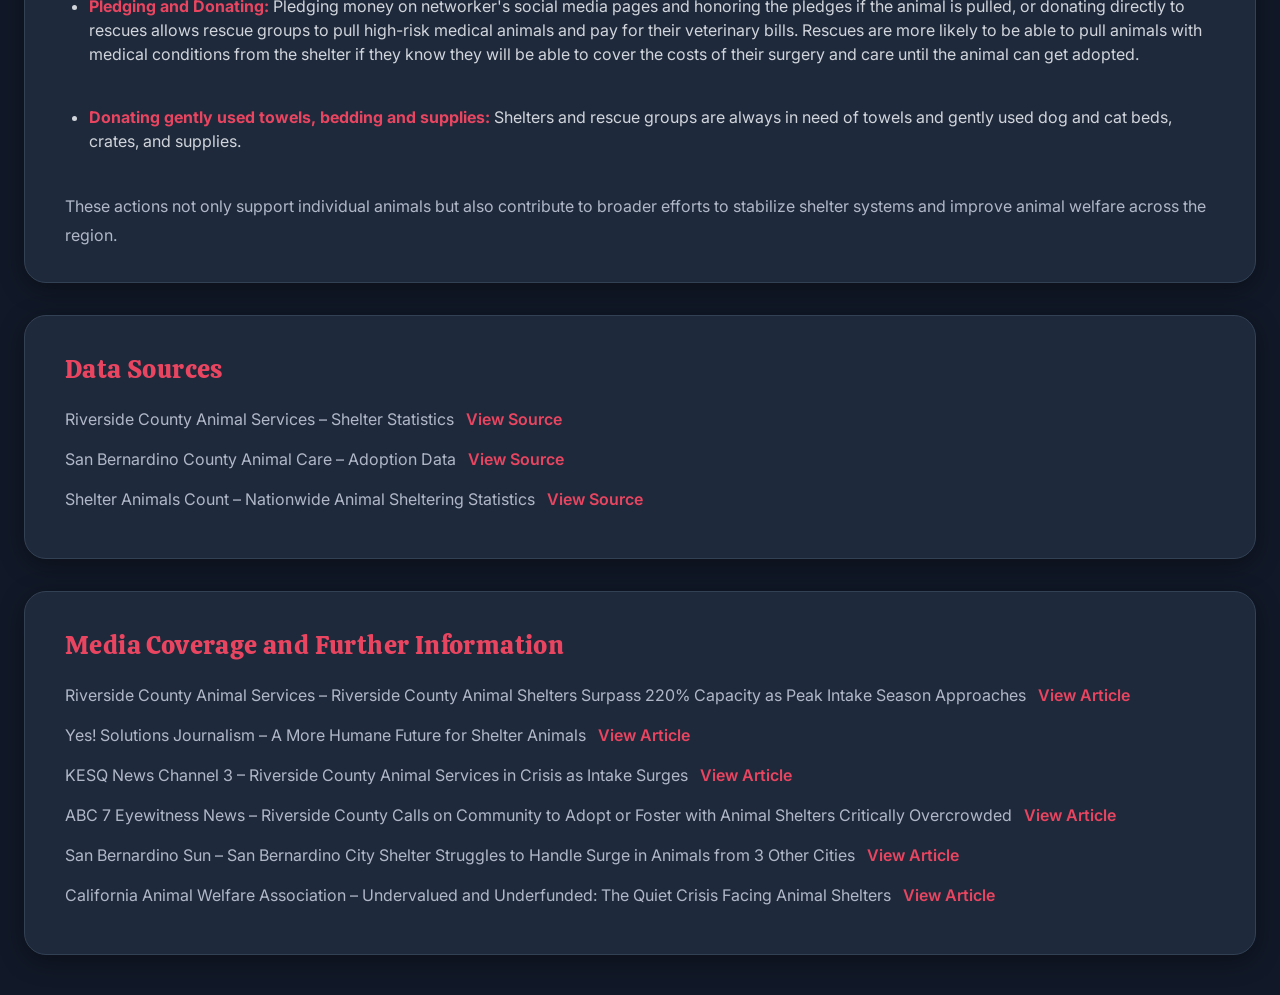
==== commit 2d9fd960: "Update index.html" ====
--- a/index.html
+++ b/index.html
@@ -90,7 +90,7 @@
     </li>
     <br>
     <li>
-      <strong>Pledging and Donating:</strong> Pledging money on networker's social media pages, nd honoring the pledges if the animal is pulled or donating directly to rescues allows rescue groups to pull
+      <strong>Pledging and Donating:</strong> Pledging money on networker's social media pages and honoring the pledges if the animal is pulled, or donating directly to rescues allows rescue groups to pull
       high-risk medical animals and pay for their veterinary bills. Rescues are more likely to be able to pull animals with medical conditions from the shelter if they 
       know they will be able to cover the costs of their surgery and care until the animal can get adopted. 
    </li>
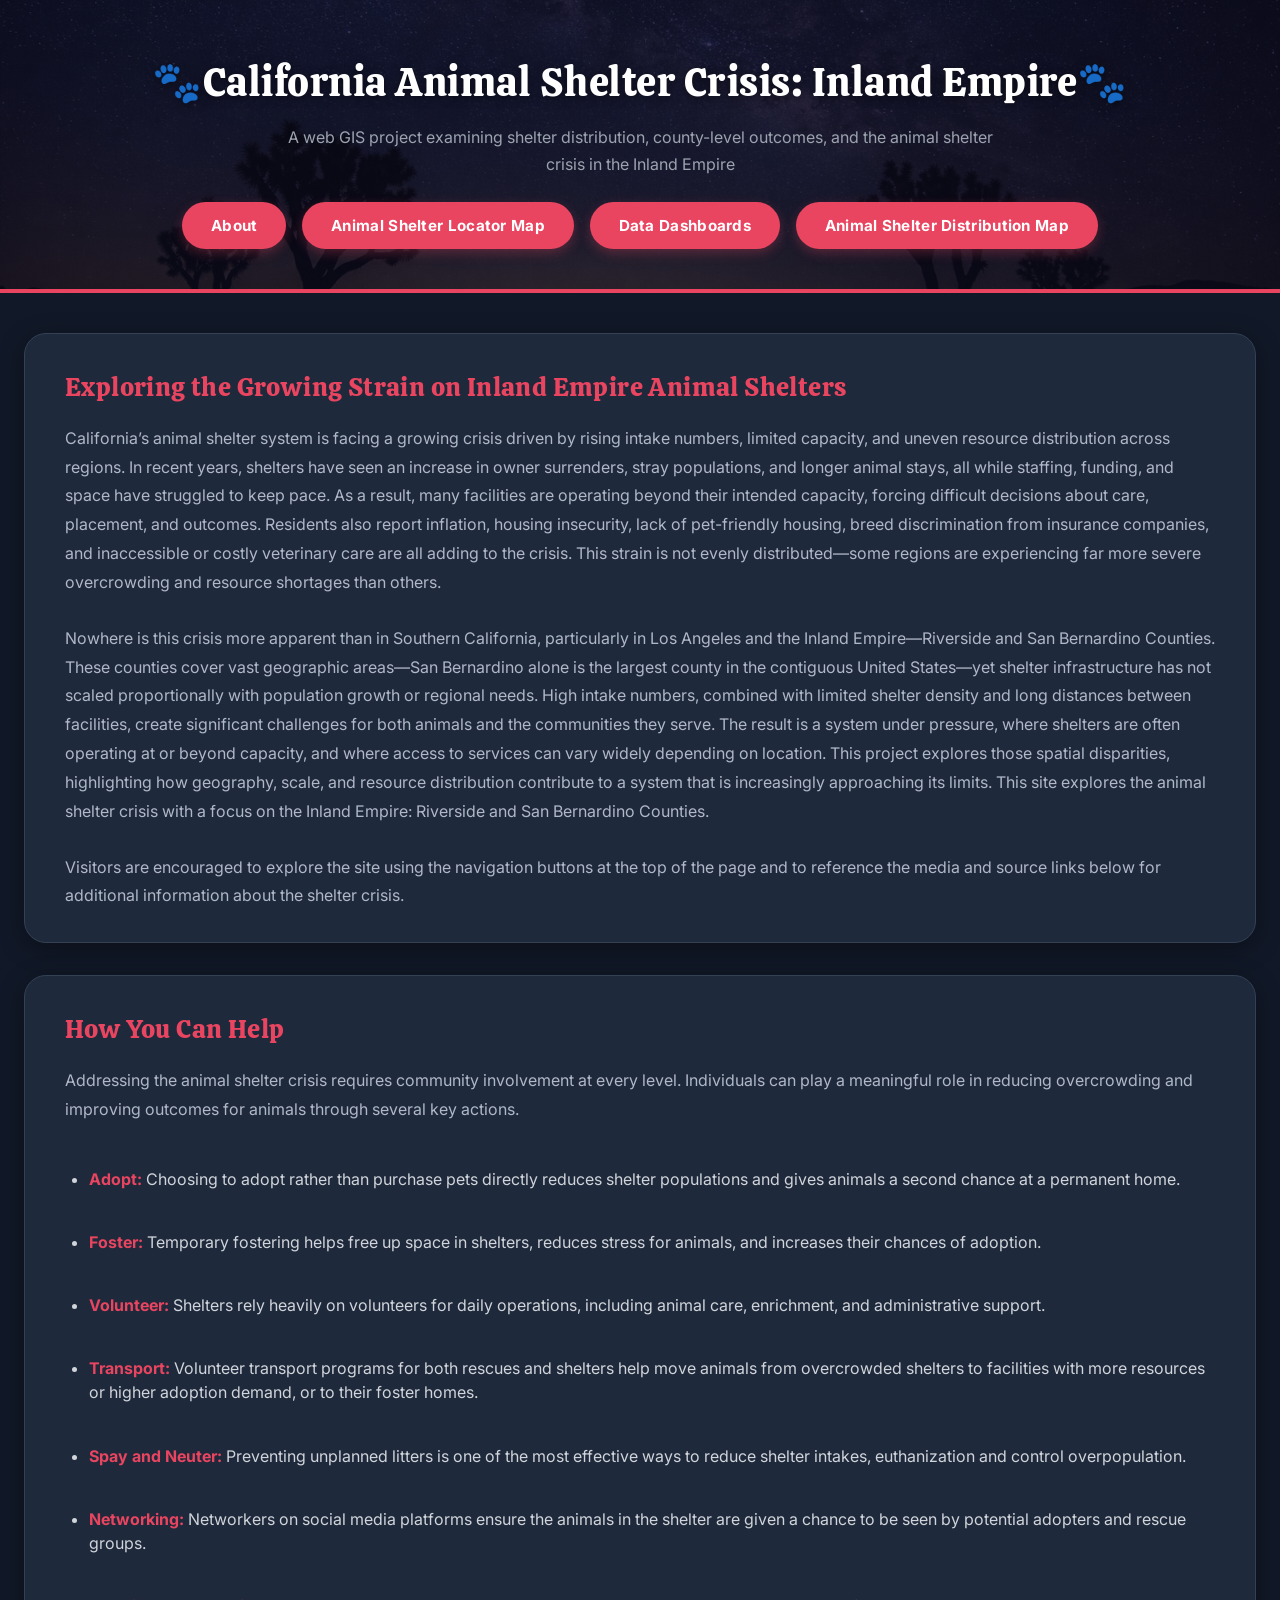
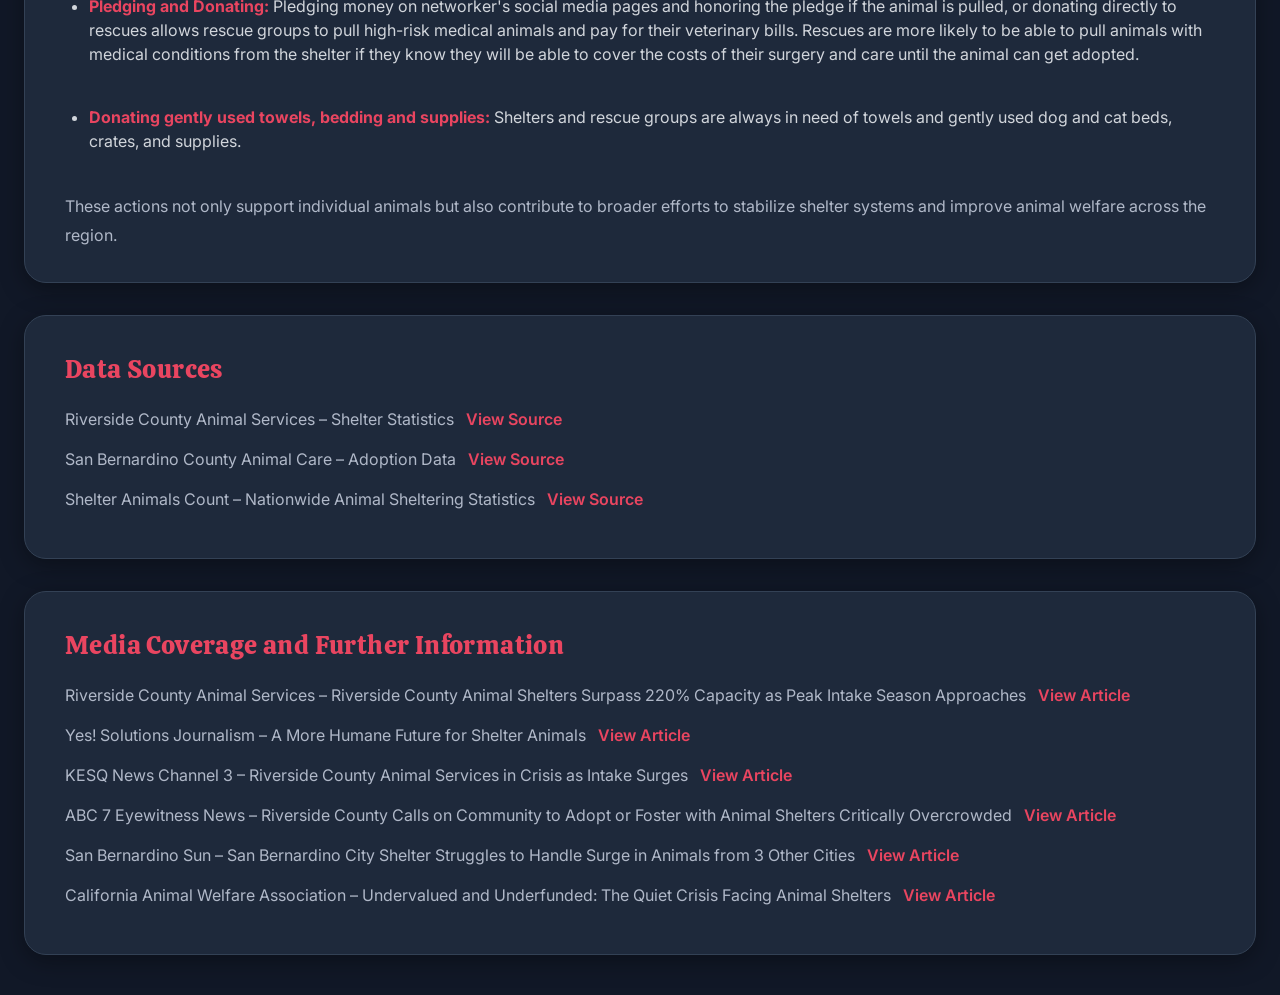
==== commit 11c569a0: "Update index.html" ====
--- a/index.html
+++ b/index.html
@@ -90,7 +90,7 @@
     </li>
     <br>
     <li>
-      <strong>Pledging and Donating:</strong> Pledging money on networker's social media pages and honoring the pledges if the animal is pulled, or donating directly to rescues allows rescue groups to pull
+      <strong>Pledging and Donating:</strong> Pledging money on networker's social media pages and honoring the pledge if the animal is pulled, or donating directly to rescues allows rescue groups to pull
       high-risk medical animals and pay for their veterinary bills. Rescues are more likely to be able to pull animals with medical conditions from the shelter if they 
       know they will be able to cover the costs of their surgery and care until the animal can get adopted. 
    </li>
